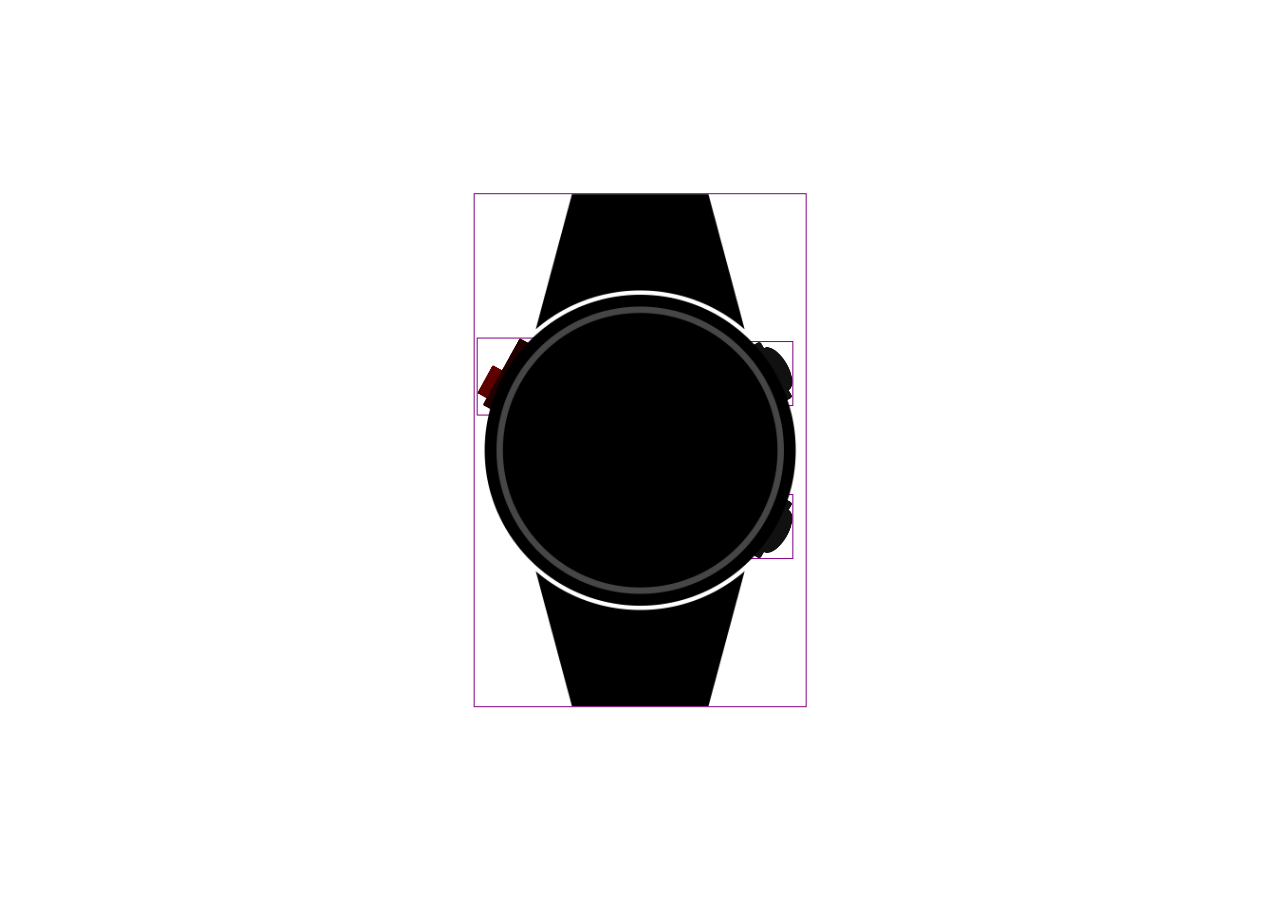
==== project/prototype2/index.html @ 7cfc0a52 "Commit 44: added more assets" ====
<!DOCTYPE html>
<html>
	<head>
		<title> irave </title>
		<meta charset="utf-8">
		<!-- Animation library -->
		<script src="https://hammerjs.github.io/dist/hammer.js"></script>
		<!-- Custom Font -->
		<link rel="stylesheet" href="https://fonts.googleapis.com/css?family=Ubuntu"> 
		<link rel="styleSheet" type="text/css" href="css/style.css">
	</head>
	<body onload="initVisibility(); initScreenOrder()">
		<!-- Container with all elements -->
		<div id="container">

			<!-- Main watch body image -->
			<img id="watchBody"  class="center" src="images/watch_body_transparent_noButtons.png">

			<!-- Vibrating screen simulation -->
			<div id="vibratingScreen" class="center screen"></div>

			<!-- Mask wrapper -->
			<div id=buttonWrapper class="center screen">
				<!-- Buttons and their respective maps -->
				<img id="toggleOff" class="button" src="images/buttons/button-toggleOff.png" usemap="#toggleMap">
				<img id="toggleOn"  class="button" src="images/buttons/button-toggleOn.png"  usemap="#toggleMap">
				<img id="unlock"    class="button" src="images/buttons/button-unlock.png"    usemap="#unlockMap">
				<img id="back"      class="button" src="images/buttons/button-back.png"      usemap="#backMap">

					<map name="toggleMap" id="toggleMap">
						<area alt="emergencyToggle" id="emergencyToggle"
						shape="poly"
						coords="0,54,16,27,28,34,14,60"
						onclick="emergencyModeToggle(); vibration(); swapToggle()" >
					</map>
					<map name="unlockMap" id="unlockMap">		
						<area alt="unlockButton" id="unlockButton"
						shape="poly"
						coords="10,4,42,59,47,26,34,9"
						onclick="lock()" >
					</map>
					<map name="backMap" id="backMap">		
						<area alt="backButton" id="backButton"
						shape="poly"
						coords="9,62,43,6,48,35,38,52"
						onclick="back()" >
					</map>
			</div>

			<!-- Wrapper that holds relevant data -->
			<div id="wrapper" class="center screen" style="overflow: hidden">

				<!-- Emergency screen -->
				<div id="emergencyScreen" class="screen">
					<img class="background screen"       src="images/menus/menu-background.png">
					<img id="callHelp"    class="button" src="images/icons/check-ok.png"     usemap="#acceptMap">
					<img id="cancelHelp"  class="button" src="images/icons/check-failed.png" usemap="#declineMap">

					<span id="emergencyTitle" class="text"> Emergency? </span>

						<map name="acceptMap" id="acceptMap">
							<area alt="emergencyAcceptButton" id="emergencyAcceptButton"
							shape="circle"
							coords="45,44,40"
							onclick="acceptEmergency()" >
						</map>
						<map name="declineMap" id="declineMap">
							<area alt="emergencyDeclineButton" id="emergencyDeclineButton"
							shape="circle"
							coords="45,44,40"
							onclick="declineEmergency()" >
						</map>
				</div>

				<!-- Help declined screen, when emergency call is canceled -->
				<div id="helpDeclinedScreen" class="screen">
					<img class="background screen"     src="images/menus/menu-background.png">
					<img id="instruction" class="icon" src="images/icons/icon-untoggle.png">
				</div>

				<!-- Help accepted screen, when emergency call is successful -->
				<div id="helpAcceptedScreen" class="screen">
					<img class="background screen" src="images/menus/menu-background.png">
					<span id="helpComingText" class="text"> HELP ON THE WAY </span>
					<span id="helpTimer"      class="text"></span>
				</div>

				<!-- Foreground emergency timer -->
				<div id="foregroundTimer" class="icon">
					<span id="foregroundTimeleft" class="text"> </span>
				</div>

				<!-- Small clock in all menus -->
				<div id="menuClock" class="text"></div>

				<!-- Main menu screen -->
				<div id="mainMenu" class="screen">
					<img class="screen" src="images/menus/menu-main-round_layout-top_bottom.png" usemap="#mainMenuMap">
					<img id="findPeople" class="icon" src="images/icons/icon-find_people.png">
					<img id="findPlaces" class="icon" src="images/icons/icon-find_places.png">

						<map name="mainMenuMap" id="mainMenuMap">
							<area alt="findPeopleButton" id="findPeopleButton"
							shape="poly"
							coords="141,235,141,70,125,66,116,63,109,58,102,52,96,46,81,56,65,70,52,87,42,105,34,135,33,164,39,190,47,208,57,226,70,240,80,249,96,260,104,251,112,246,119,241"
							onclick="" >
				
							<area alt="findPlacesButton" id="findPlacesButton"
							shape="poly"
							coords="166,236,166,70,179,67,190,63,199,56,212,46,227,56,242,69,253,83,263,100,270,120,275,144,273,167,268,190,260,210,249,227,238,239,225,250,212,260,201,250,189,242"
							onclick="goToFindPlacesMenu()" >
						</map>
				</div>

				<div id="findPlacesMenu" class="screen">
					<img class="screen" src="images/menus/menu-background.png">
					<!<img class="background screen" src="images/menus/menu-main-round_layout-top_bottom.png" style="opacity: 0.5">

					<img id="topLeftButton"     class="onscreen" src="images/buttons/button-place.png" usemap="#topLeftButtonMap">
					<img id="topRightButton"    class="onscreen" src="images/buttons/button-place.png" usemap="#topLeftButtonMap">
					<img id="bottomLeftButton"  class="onscreen button" src="images/buttons/button-place.png" usemap="#bottomLeftButtonMap">
					<img id="bottomRightButton" class="onscreen button" src="images/buttons/button-place.png" usemap="#bottomRightButtonMap">

						<map name="topLeftButtonMap">
							<area alt="topLeftButton" id="topLeftButton"
							shape="poly"
							coords="1,92,5,74,11,58,17,45,29,28,47,11,64,0,79,14,95,21,108,24,108,93"
							onclick="findPlace('wc')" >
						</map>

						<map name="topRightButtonMap">
							<area alt="topRightButton" id="topRightButton"
							shape="poly"
							coords="1,92,5,74,11,58,17,45,29,28,47,11,64,0,79,14,95,21,108,24,108,93"
							onclick="findPlace('food')" >
						</map>

						<map name="bottomLeftButtonMap">
							<area alt="bottomLeftButton" id="bottomLeftButton"
							shape="poly"
							coords="1,92,5,74,11,58,17,45,29,28,47,11,64,0,79,14,95,21,108,24,108,93"
							onclick="findPlace('food')" >
						</map>

						<map name="topLeftButtonMap">
							<area alt="topLeftButton" id="topLeftButton"
							shape="poly"
							coords="1,92,5,74,11,58,17,45,29,28,47,11,64,0,79,14,95,21,108,24,108,93"
							onclick="findPlace('charging')" >
						</map>

					<div id="fp_page1" class="screen">
					</div>
				</div>

				<!-- Starting (welcome) screen -->
				<div id=startScreen class="screen" style="background-image: url(images/blue.jpg)">
					<span id="clock" class="text"></span>
				</div>

				<!-- Lock screen, when watch is in screen disabled state -->
				<div id="lockScreen"  class="screen" onclick="unlock()"></div>

			</div>

		</div>

	</body>
	<script src="js/script.js"></script>
</html>
---- project/prototype2/css/style.css ----
/*-----------------------------------------------
|   Multi selector manipulation
\------------------------------------------------*/
#container .center, .screen, .icon, .button, .onscreen, .text {
	position: absolute;
	border: 1px solid purple;
}

#container .center, .icon, .button, .text {
	top: 50%;
	left: 50%;
	transform: translateX(-50%) translateY(-50%);
}

#container .screen {
	width: 230pt;
	height: 230pt;
	background-size: 230pt 230pt;
	border-radius: 50%;
}

#container .background {
	opacity: 0.95;
	pointer-events: none;
}

#container .button {
	z-index: 1;
}

#container .icon {
	pointer-events: none;
}

#container .text {
	color: white;
	font-family: 'Ubuntu', sans-serif;
	text-shadow:
		-1px -1px 0 black,
		 1px -1px 0 black,
		-1px  1px 0 black,
		 1px  1px 0 black;
}

/*-----------------------------------------------
|   Watch Body
\------------------------------------------------*/
#watchBody {
	width: 248pt;
	height: auto;
	z-index: 1;
	pointer-events: none;
}

/*-----------------------------------------------
|   Button Masks
\------------------------------------------------*/
#toggleOff, #toggleOn {
	top: 26%;
	left: 7%;
	width: 45pt;
}

#unlock {
	top: 25%;
	left: 92%;
	width: 35pt;
}

#back {
	top: 75%;
	left: 92%;
	width: 35pt;
}

/*-----------------------------------------------
|   Lock screen
\------------------------------------------------*/
#lockScreen {
	background-color: black;
}

/*-----------------------------------------------
|   Welcome screen (start screen)
\------------------------------------------------*/
#clock {
	top: 49%;
	text-align: center;
}

#time{
	font-size: 55pt;
	font-weight: bold;
}

#date{
	font-size: 21pt;
}

/*-----------------------------------------------
|   Main menu
\------------------------------------------------*/
#findPeople {
	left: 30%;
	width: 60pt;
}

#findPlaces {
	left: 70%;
	width: 58pt;
}

#menuClock {
	top: 13%;
	font-size: 24pt;
}

/*-----------------------------------------------
|   Emergency screen
\------------------------------------------------*/
#callHelp {
	top: 60%;
	left: 30%;
	width: 65pt;
}

#cancelHelp {
	top: 60%;
	left: 70%;
	width: 65pt;
}

#emergencyTitle {
	top: 35%;
	font-size: 24pt;
	font-weight: bold;
}

/*-----------------------------------------------
|   Help Declined screen
\------------------------------------------------*/
#instruction {
	width: 150pt;
}

/*-----------------------------------------------
|   Help Accepted screen
\------------------------------------------------*/
#helpComingText {
	top: 30%;
	font-size: 18pt;
	text-align: center;
}

#helpTimer {
	font-size: 28pt;
	font-weight: bold;
}

/*-----------------------------------------------
|   Foreground emergency timer
\------------------------------------------------*/
#foregroundTimer {
	border-radius: 50%;
	width: 70pt;
	height: 35pt;
	top: 93%;
	background-color: darkred;
	border: 1px solid rgb(194, 194, 194);
}

#foregroundTimeleft {
	top: 34%;
	font-size: 15pt;
}

/*-----------------------------------------------
|   Find Places menu
\------------------------------------------------*/
#container .onscreen {
	width: 80pt;
}

#topLeftButton {
	top: 15.5%;
	left: 11%;
}

#topRightButton {
	top: 15.5%;
	left: 54%;
	transform: rotateY(180deg);
}

#bottomLeftButton {
	top: 54.5%;
	left: 11%;
	transform: rotateX(180deg);
}

#bottomRightButton {
	top: 54.5%;
	left: 54%;
	transform: rotate(180deg);
}
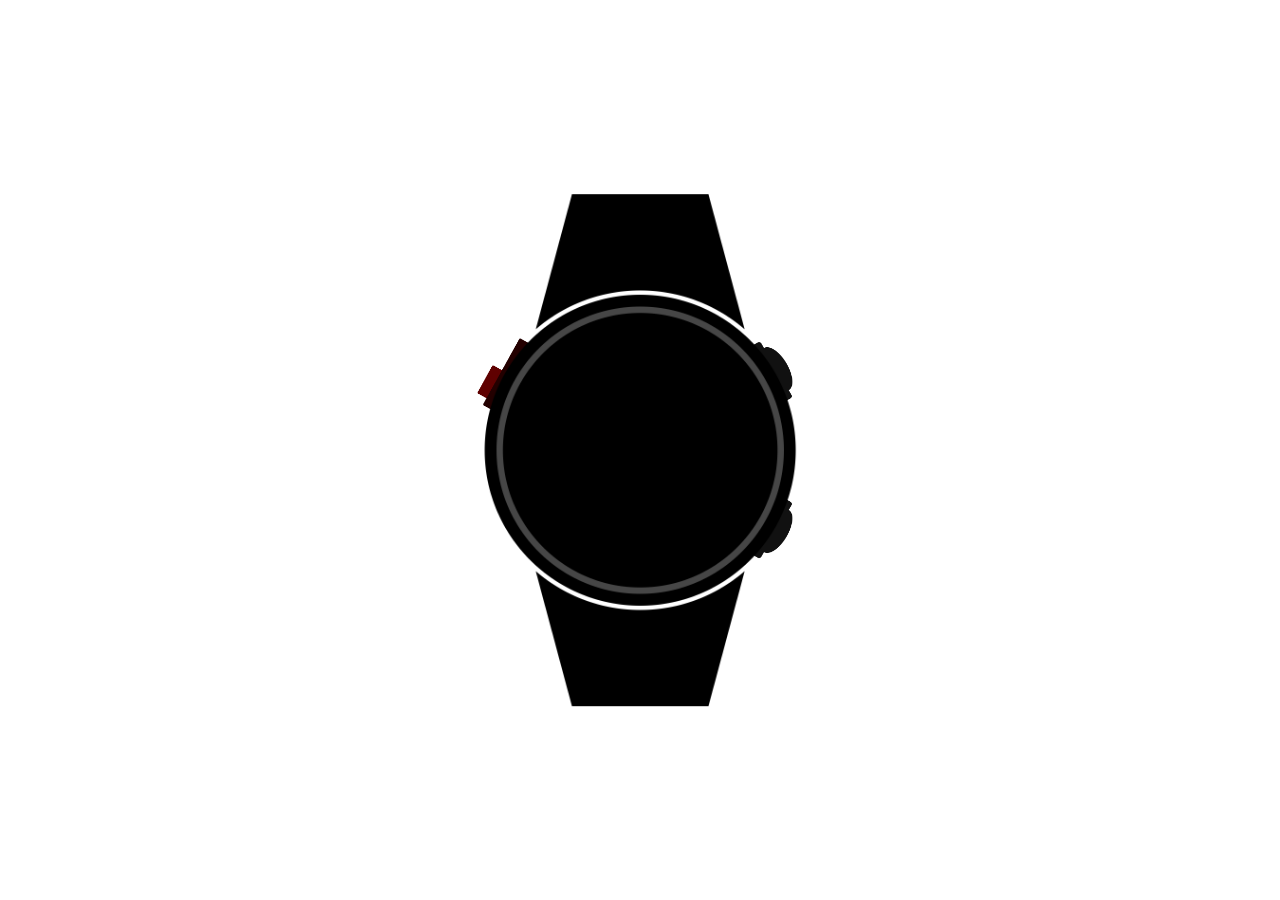
==== commit eb347d47: "Commit 46: added icons & started prot2" ====
--- a/project/prototype2/index.html
+++ b/project/prototype2/index.html
@@ -116,40 +116,62 @@
 					<img class="screen" src="images/menus/menu-background.png">
 					<!<img class="background screen" src="images/menus/menu-main-round_layout-top_bottom.png" style="opacity: 0.5">
 
-					<img id="topLeftButton"     class="onscreen" src="images/buttons/button-place.png" usemap="#topLeftButtonMap">
-					<img id="topRightButton"    class="onscreen" src="images/buttons/button-place.png" usemap="#topLeftButtonMap">
-					<img id="bottomLeftButton"  class="onscreen button" src="images/buttons/button-place.png" usemap="#bottomLeftButtonMap">
-					<img id="bottomRightButton" class="onscreen button" src="images/buttons/button-place.png" usemap="#bottomRightButtonMap">
+					<div id="findPlacesMenu_page1" class="screen">
+						<img id="topLeftButton_page1"     class="onscreen" src="images/buttons/button-place.png" usemap="#topLeftButtonMap">
+						<img id="topRightButton_page1"    class="onscreen" src="images/buttons/button-place.png" usemap="#topRightButtonMap">
+						<img id="bottomLeftButton_page1"  class="onscreen" src="images/buttons/button-place.png" usemap="#bottomLeftButtonMap">
+						<img id="bottomRightButton_page1" class="onscreen" src="images/buttons/button-place.png" usemap="#bottomRightButtonMap">
+
+						<img id="wcIcon"      class="icon" src="images/icons/icon-wc.png">
+						<img id="foodIcon"    class="icon" src="images/icons/icon-food.png">
+						<img id="drinkIcon"   class="icon" src="images/icons/icon-drinks.png">
+						<img id="campingIcon" class="icon" src="images/icons/icon-camping.png">
+					</div>
+
+					<div id="findPlacesMenu_page2" class="screen">
+						<img id="topLeftButton_page2"     class="onscreen" src="images/buttons/button-place.png" usemap="#topLeftButtonMap">
+						<img id="topRightButton_page2"    class="onscreen" src="images/buttons/button-place.png" usemap="#topRightButtonMap">
+						<img id="bottomLeftButton_page2"  class="onscreen" src="images/buttons/button-place.png" usemap="#bottomLeftButtonMap">
+
+						<img id="chargingIcon" class="icon" src="images/icons/icon-charging.png">
+						<img id="infoIcon"     class="icon" src="images/icons/icon-info.png">
+						<img id="exitIcon"     class="icon" src="images/icons/icon-exit3.png">
+					</div>
 
 						<map name="topLeftButtonMap">
 							<area alt="topLeftButton" id="topLeftButton"
 							shape="poly"
 							coords="1,92,5,74,11,58,17,45,29,28,47,11,64,0,79,14,95,21,108,24,108,93"
-							onclick="findPlace('wc')" >
+							onclick="goToDirectionsScreen()" >
 						</map>
 
 						<map name="topRightButtonMap">
 							<area alt="topRightButton" id="topRightButton"
 							shape="poly"
 							coords="1,92,5,74,11,58,17,45,29,28,47,11,64,0,79,14,95,21,108,24,108,93"
-							onclick="findPlace('food')" >
+							onclick="goToDirectionsScreen()" >
 						</map>
 
 						<map name="bottomLeftButtonMap">
 							<area alt="bottomLeftButton" id="bottomLeftButton"
 							shape="poly"
 							coords="1,92,5,74,11,58,17,45,29,28,47,11,64,0,79,14,95,21,108,24,108,93"
-							onclick="findPlace('food')" >
+							onclick="goToDirectionsScreen()" >
 						</map>
 
-						<map name="topLeftButtonMap">
+						<map name="bottomRightButtonMap">
 							<area alt="topLeftButton" id="topLeftButton"
 							shape="poly"
 							coords="1,92,5,74,11,58,17,45,29,28,47,11,64,0,79,14,95,21,108,24,108,93"
-							onclick="findPlace('charging')" >
+							onclick="goToDirectionsScreen()" >
 						</map>
 
-					<div id="fp_page1" class="screen">
+				</div>
+
+				<div id="directionsScreen" class="screen" style="background-image: url(images/menus/menu-background.png)">
+					<img id="arrow" class="icon" src="images/icons/icon-arrow.png">
+					<div id="distanceCircle" class="icon">
+						<span id="distanceDisplay" class="text"></span>
 					</div>
 				</div>
 
--- a/project/prototype2/css/style.css
+++ b/project/prototype2/css/style.css
@@ -4,7 +4,7 @@
 \------------------------------------------------*/
 #container .center, .screen, .icon, .button, .onscreen, .text {
 	position: absolute;
-	border: 1px solid purple;
+	/* border: 1px solid purple; */
 }
 
 #container .center, .icon, .button, .text {
@@ -182,25 +182,80 @@
 	width: 80pt;
 }
 
-#topLeftButton {
+#topLeftButton_page1, #topLeftButton_page2 {
 	top: 15.5%;
 	left: 11%;
 }
 
-#topRightButton {
+#topRightButton_page1, #topRightButton_page2 {
 	top: 15.5%;
 	left: 54%;
 	transform: rotateY(180deg);
 }
 
-#bottomLeftButton {
+#bottomLeftButton_page1, #bottomLeftButton_page2 {
 	top: 54.5%;
 	left: 11%;
 	transform: rotateX(180deg);
 }
 
-#bottomRightButton {
+#bottomRightButton_page1 {
 	top: 54.5%;
 	left: 54%;
 	transform: rotate(180deg);
+}
+
+#wcIcon {
+	top: 35%;
+	left: 32%;
+	width: 54pt;
+}
+
+#foodIcon, #infoIcon {
+	top: 33%;
+	left: 70%;
+	width: 33pt;
+}
+
+#drinkIcon, #exitIcon {
+	top: 67%;
+	left: 32%;
+	width: 33pt;
+}
+
+#campingIcon {
+	top: 66%;
+	left: 68%;
+	width: 47pt;
+}
+
+#chargingIcon {
+	top: 32%;
+	left: 35%;
+	width: 35pt;
+}
+
+#infoIcon {
+	top: 33%;
+	left: 68%;
+	width: 46pt;
+}
+
+/*-----------------------------------------------
+|   Directions Screen
+\------------------------------------------------*/
+#arrow {
+	top: 25%;
+	width: 50pt;
+	transform-origin: 50% 120%;
+	transform: translateX(-50%) translateY(-50%) rotate(0deg);
+}
+
+#distanceCircle {
+	background-color: rgb(20, 106, 235);
+	width: 80pt;
+	height: 80pt;
+	border: 1px solid lightgrey;
+	border-radius: 50%;
+	background-size: 80pt 80pt;
 }